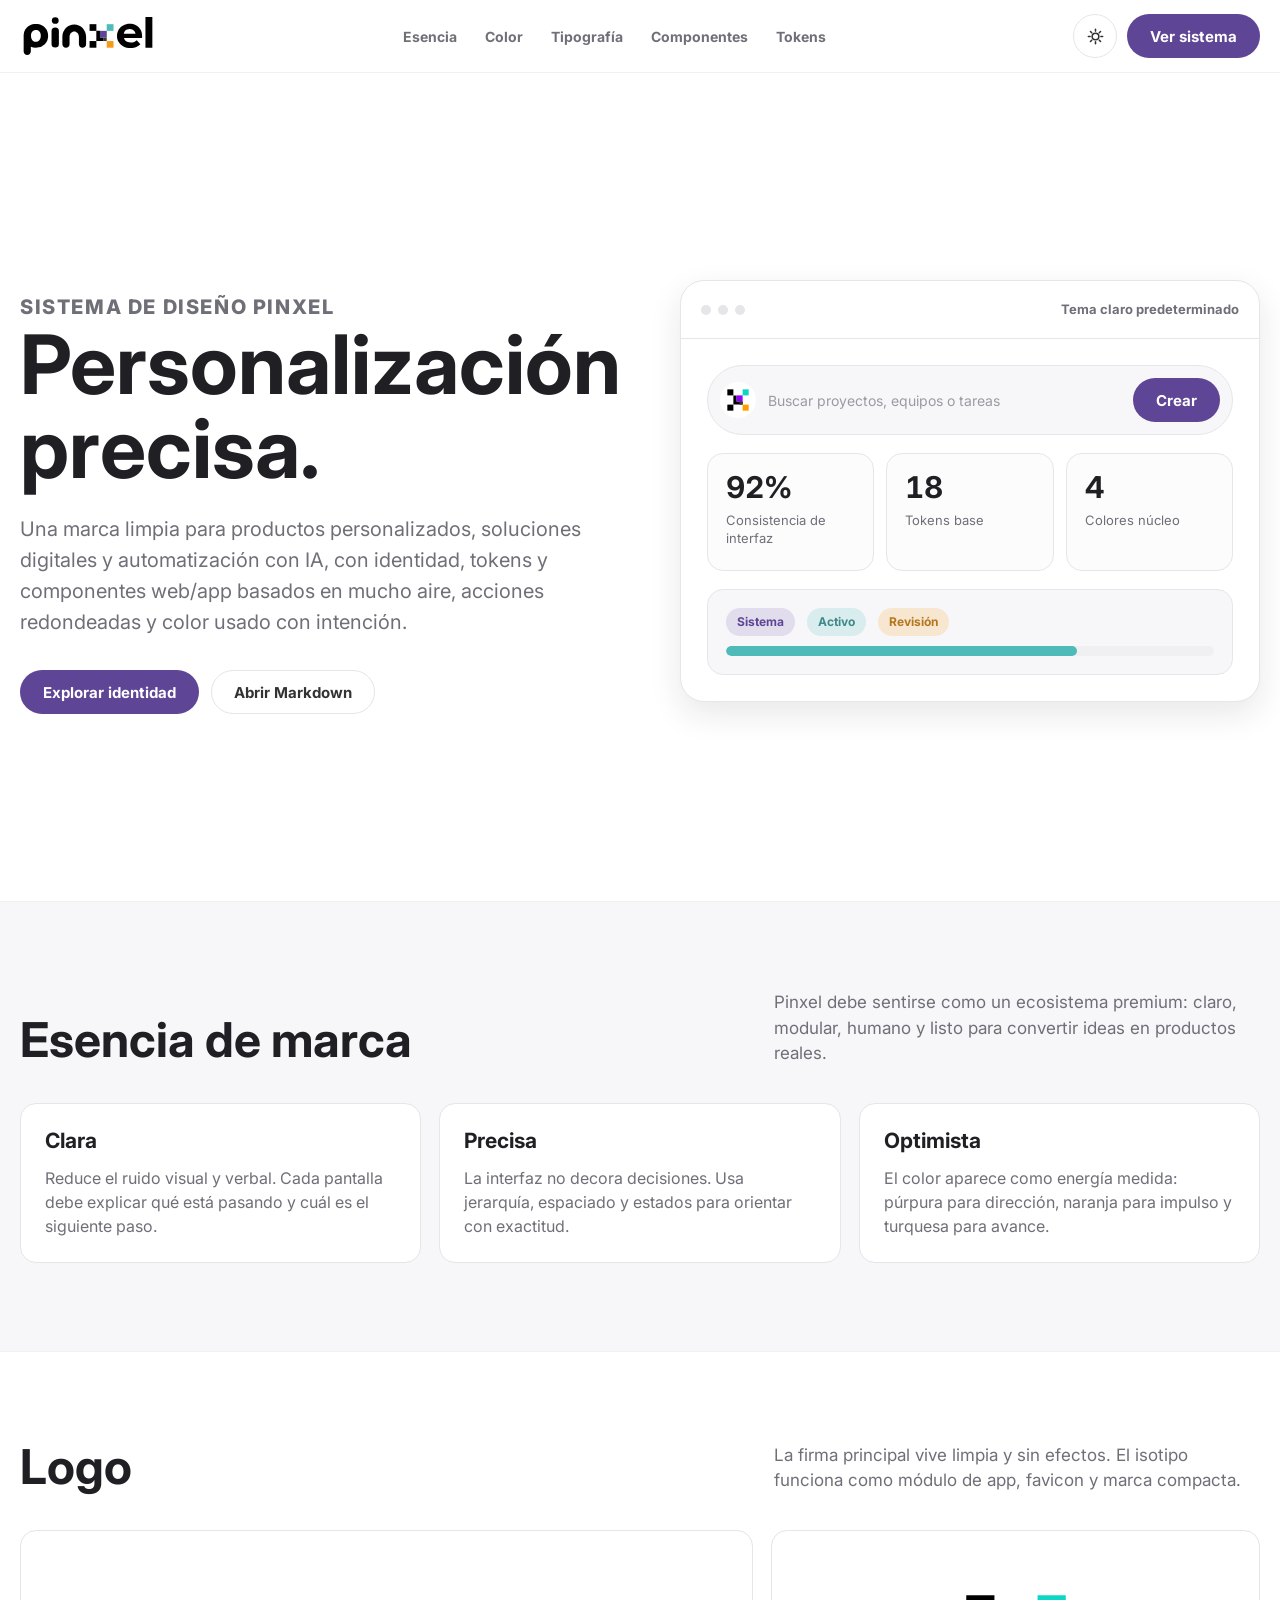
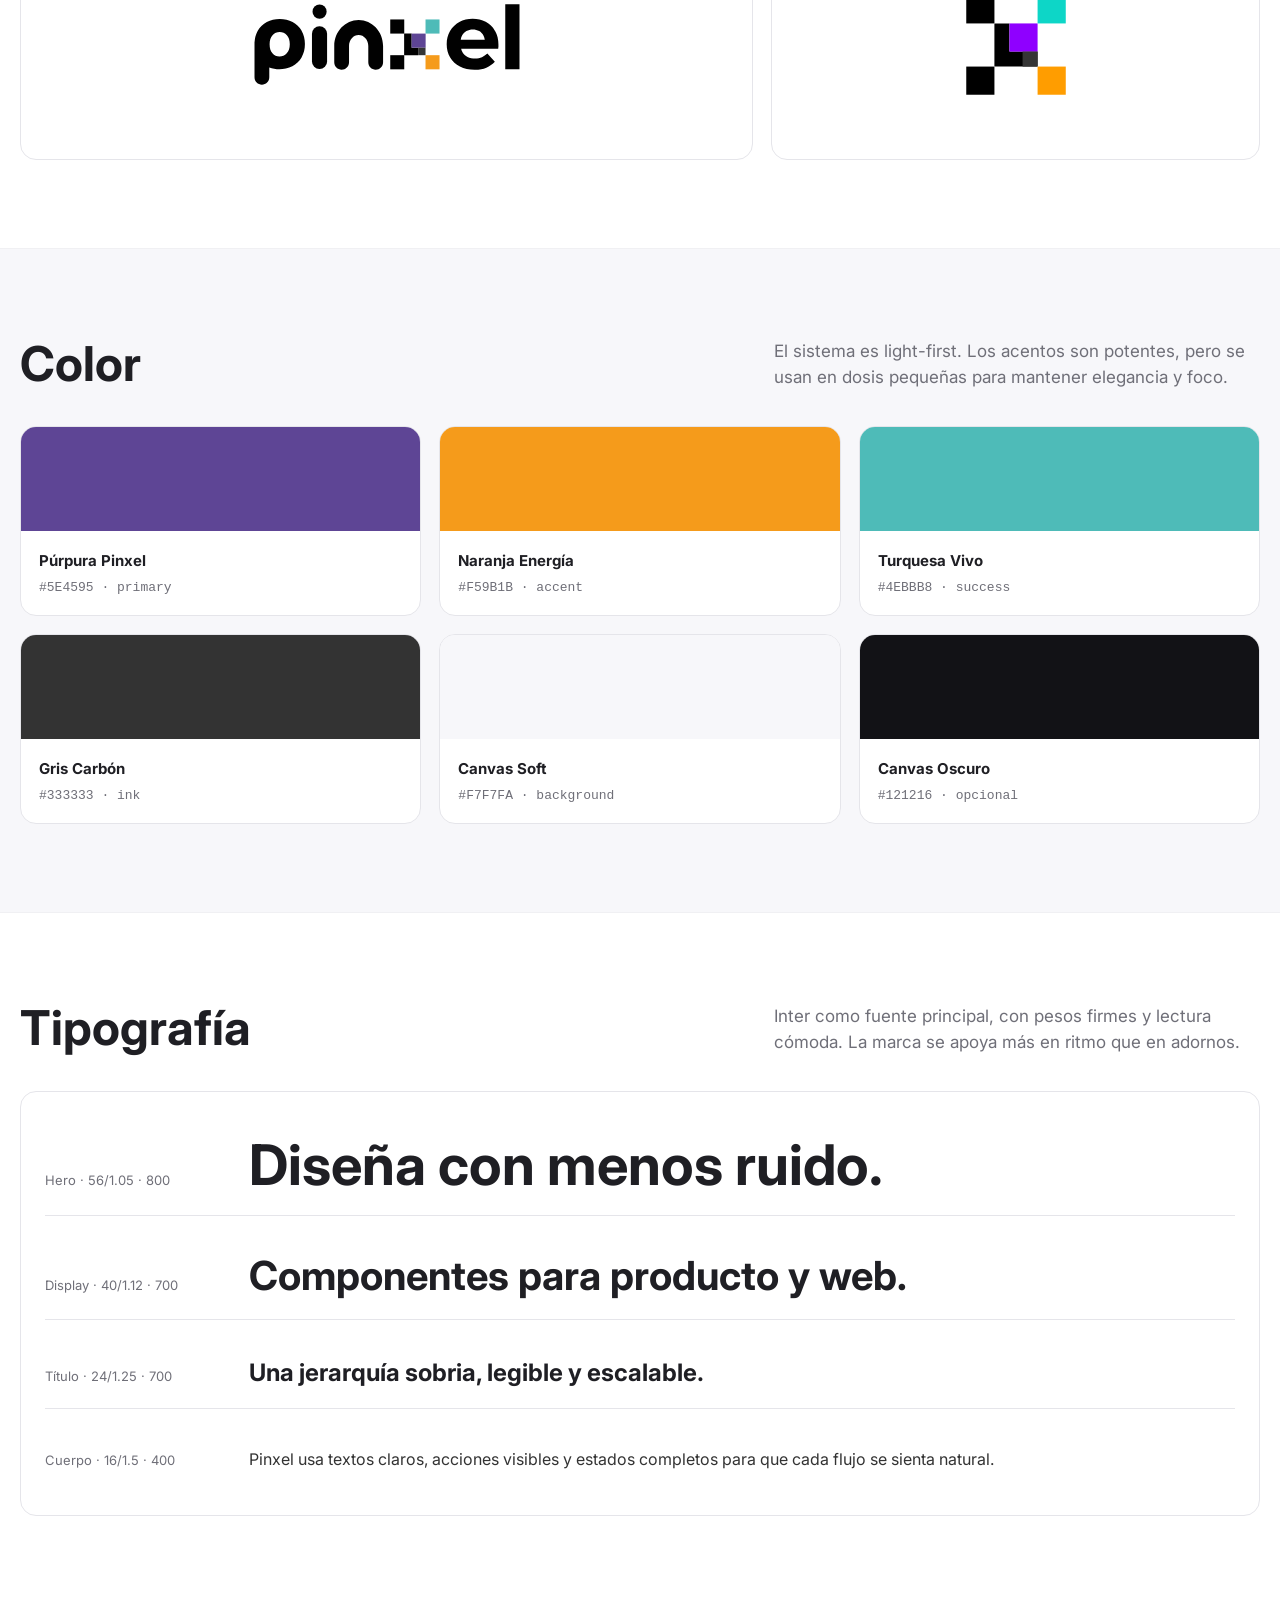
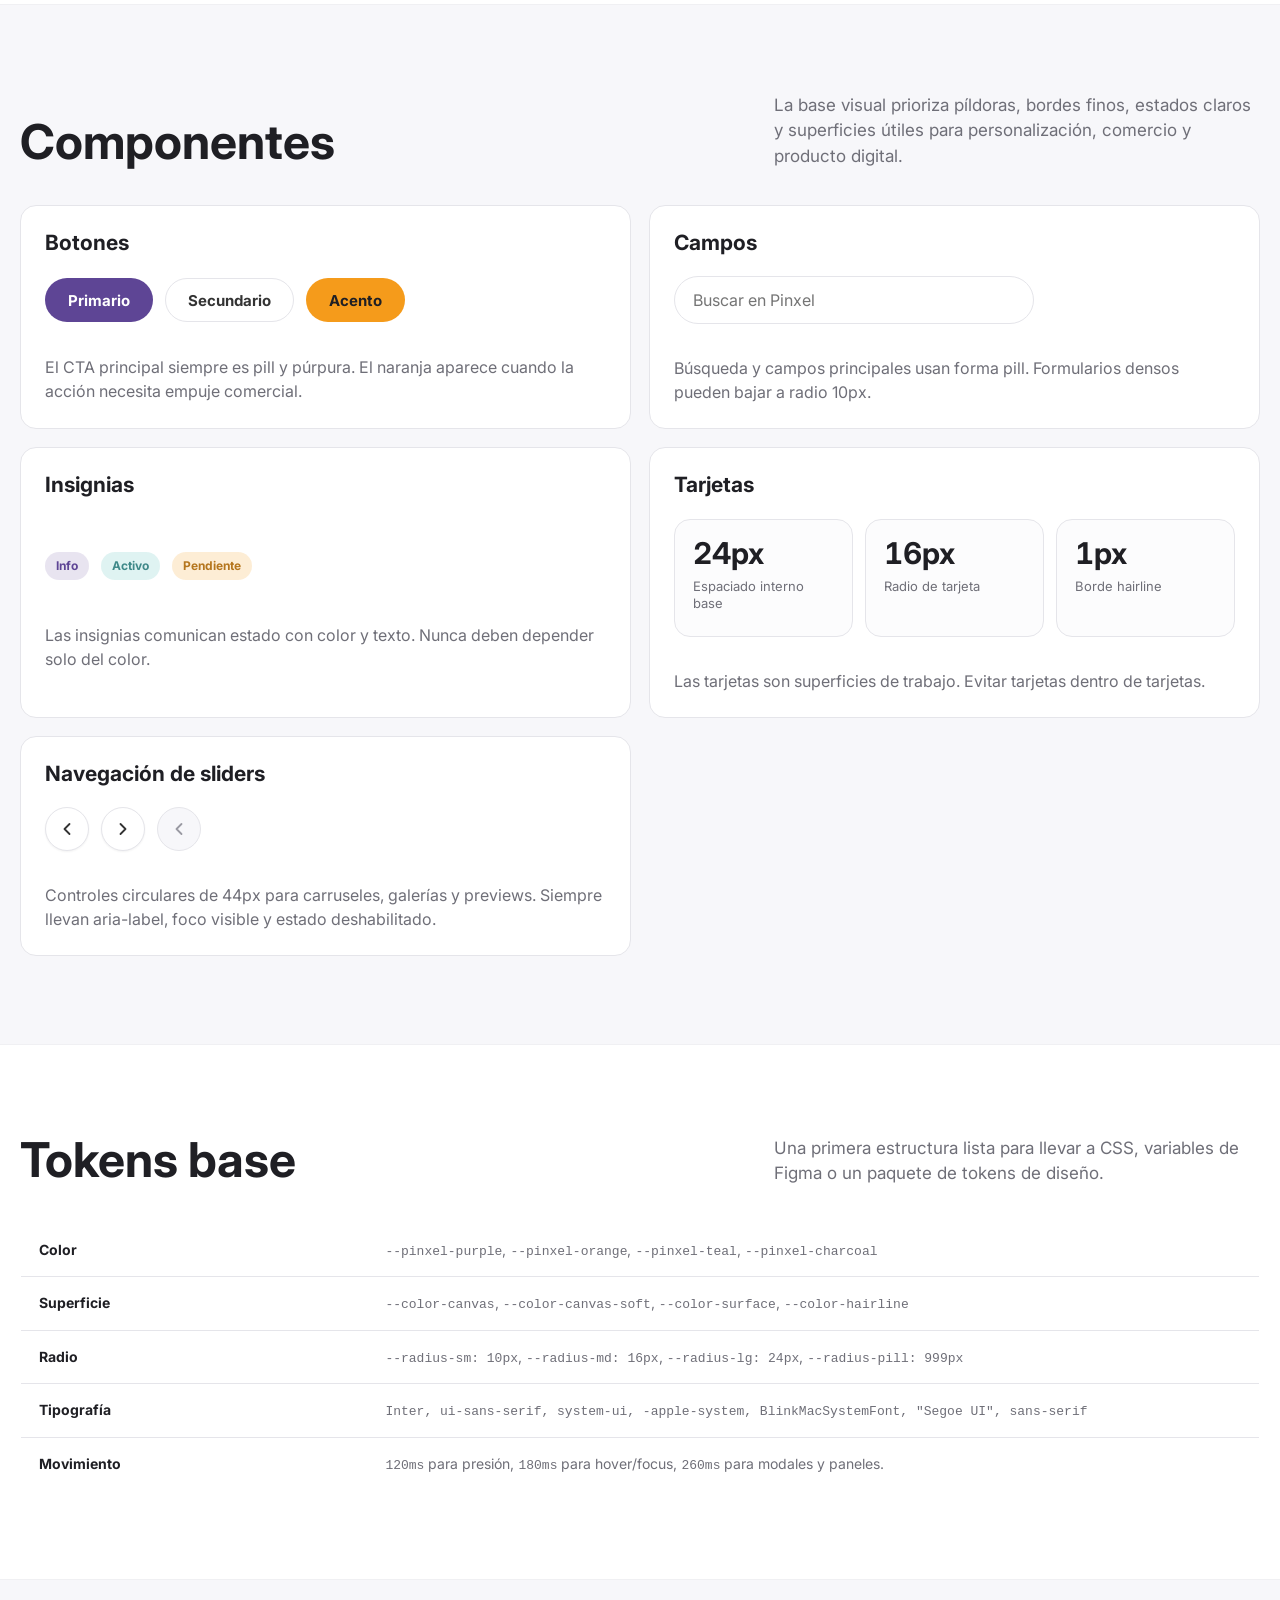
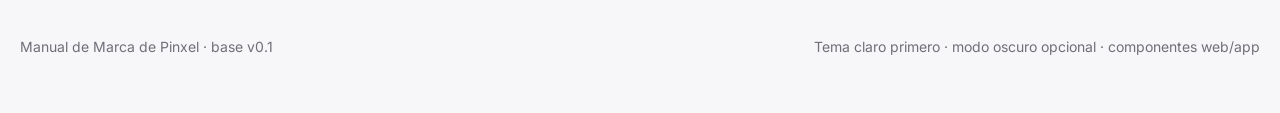
==== brandbook/pinxel-brandbook.html @ 482d56bd "Initial Pinxel design system" ====
<!doctype html>
<html lang="es" data-theme="light">
<head>
  <meta charset="utf-8">
  <meta name="viewport" content="width=device-width, initial-scale=1">
  <title>Manual de Marca de Pinxel</title>
  <link rel="preconnect" href="https://fonts.googleapis.com">
  <link rel="preconnect" href="https://fonts.gstatic.com" crossorigin>
  <link href="https://fonts.googleapis.com/css2?family=Inter:wght@400;500;600;700;800&display=swap" rel="stylesheet">
  <style>
    :root {
      --pinxel-purple: #5e4595;
      --pinxel-purple-hover: #523b84;
      --pinxel-orange: #f59b1b;
      --pinxel-teal: #4ebbb8;
      --pinxel-charcoal: #333333;
      --color-canvas: #ffffff;
      --color-canvas-soft: #f7f7fa;
      --color-surface: #ffffff;
      --color-surface-raised: #fcfcfd;
      --color-ink: #333333;
      --color-ink-strong: #1f1f24;
      --color-muted: #6f6f78;
      --color-subtle: #9a9aa3;
      --color-hairline: #e5e5ea;
      --color-hairline-soft: #f0f0f3;
      --shadow-sm: 0 1px 2px rgba(31, 31, 36, .06);
      --shadow-md: 0 12px 32px rgba(31, 31, 36, .10);
      --radius-sm: 10px;
      --radius-md: 16px;
      --radius-lg: 24px;
      --radius-pill: 999px;
      --container: 1240px;
      --font-sans: Inter, ui-sans-serif, system-ui, -apple-system, BlinkMacSystemFont, "Segoe UI", sans-serif;
      --font-mono: "SFMono-Regular", Consolas, "Liberation Mono", monospace;
    }

    [data-theme="dark"] {
      --color-canvas: #121216;
      --color-canvas-soft: #17171d;
      --color-surface: #1b1b22;
      --color-surface-raised: #24242c;
      --color-ink: #f4f4f6;
      --color-ink-strong: #ffffff;
      --color-muted: #b8b8c2;
      --color-subtle: #888894;
      --color-hairline: #34343d;
      --color-hairline-soft: #2a2a32;
      --shadow-sm: 0 1px 2px rgba(0, 0, 0, .18);
      --shadow-md: 0 18px 44px rgba(0, 0, 0, .34);
    }

    * {
      box-sizing: border-box;
    }

    html {
      scroll-behavior: smooth;
    }

    body {
      margin: 0;
      background: var(--color-canvas);
      color: var(--color-ink);
      font-family: var(--font-sans);
      font-size: 16px;
      line-height: 1.5;
      letter-spacing: 0;
    }

    body.theme-transition,
    body.theme-transition * {
      transition: background-color 180ms ease, color 180ms ease, border-color 180ms ease, box-shadow 180ms ease;
    }

    img,
    svg {
      display: block;
      max-width: 100%;
    }

    a {
      color: inherit;
      text-decoration: none;
    }

    button,
    input {
      font: inherit;
    }

    .topbar {
      position: sticky;
      top: 0;
      z-index: 20;
      border-bottom: 1px solid var(--color-hairline-soft);
      background: color-mix(in srgb, var(--color-canvas) 86%, transparent);
      backdrop-filter: blur(18px);
    }

    .topbar-inner {
      width: min(var(--container), calc(100% - 32px));
      height: 72px;
      margin: 0 auto;
      display: flex;
      align-items: center;
      justify-content: space-between;
      gap: 24px;
    }

    .brand {
      display: flex;
      align-items: center;
      gap: 12px;
      min-width: 0;
    }

    .brand-logo {
      width: 136px;
      height: auto;
      filter: var(--logo-filter, none);
    }

    [data-theme="dark"] .brand-logo {
      filter: invert(1) brightness(1.7);
    }

    .nav-links {
      display: flex;
      align-items: center;
      gap: 4px;
      color: var(--color-muted);
      font-size: 14px;
      font-weight: 700;
    }

    .nav-links a {
      padding: 9px 12px;
      border-radius: var(--radius-pill);
    }

    .nav-links a:hover {
      background: var(--color-canvas-soft);
      color: var(--color-ink-strong);
    }

    .nav-actions {
      display: flex;
      align-items: center;
      gap: 10px;
    }

    .theme-toggle {
      width: 44px;
      height: 44px;
      display: inline-grid;
      place-items: center;
      border: 1px solid var(--color-hairline);
      border-radius: 50%;
      color: var(--color-ink);
      background: var(--color-surface);
      cursor: pointer;
    }

    .theme-toggle:hover {
      box-shadow: var(--shadow-sm);
    }

    .button {
      min-height: 44px;
      display: inline-flex;
      align-items: center;
      justify-content: center;
      gap: 8px;
      border: 1px solid transparent;
      border-radius: var(--radius-pill);
      padding: 0 22px;
      font-size: 15px;
      font-weight: 700;
      line-height: 1;
      cursor: pointer;
      transition: transform 150ms ease, background-color 150ms ease, border-color 150ms ease, box-shadow 150ms ease;
      white-space: nowrap;
    }

    .button:hover {
      transform: translateY(-1px);
    }

    .button:active {
      transform: scale(.98);
    }

    .button:focus-visible,
    .theme-toggle:focus-visible,
    .slider-button:focus-visible,
    .field:focus-visible {
      outline: 3px solid rgba(94, 69, 149, .28);
      outline-offset: 2px;
    }

    .button-primary {
      background: var(--pinxel-purple);
      color: #ffffff;
    }

    .button-primary:hover {
      background: var(--pinxel-purple-hover);
    }

    .button-secondary {
      background: var(--color-surface);
      color: var(--color-ink);
      border-color: var(--color-hairline);
    }

    .button-accent {
      background: var(--pinxel-orange);
      color: #1f1f24;
    }

    .hero {
      width: min(var(--container), calc(100% - 32px));
      min-height: calc(100vh - 72px);
      margin: 0 auto;
      display: grid;
      grid-template-columns: minmax(0, 1.02fr) minmax(320px, .98fr);
      align-items: center;
      gap: 56px;
      padding: 72px 0 64px;
    }

    .eyebrow {
      margin: 0 0 18px;
      color: var(--pinxel-purple);
      font-size: 13px;
      font-weight: 800;
      letter-spacing: .08em;
      text-transform: uppercase;
    }

    .hero h1 {
      max-width: 780px;
      margin: 0;
      color: var(--color-ink-strong);
      font-size: clamp(44px, 7vw, 82px);
      line-height: 1.02;
      font-weight: 700;
      letter-spacing: 0;
    }

    .hero p {
      max-width: 620px;
      margin: 24px 0 0;
      color: var(--color-muted);
      font-size: 20px;
      line-height: 1.55;
    }

    .hero-actions {
      display: flex;
      align-items: center;
      flex-wrap: wrap;
      gap: 12px;
      margin-top: 32px;
    }

    .hero-panel {
      border: 1px solid var(--color-hairline);
      border-radius: var(--radius-lg);
      background: var(--color-surface);
      box-shadow: var(--shadow-md);
      overflow: hidden;
    }

    .panel-head {
      min-height: 58px;
      display: flex;
      align-items: center;
      justify-content: space-between;
      gap: 16px;
      padding: 0 20px;
      border-bottom: 1px solid var(--color-hairline);
    }

    .window-dots {
      display: flex;
      gap: 7px;
    }

    .window-dots span {
      width: 10px;
      height: 10px;
      border-radius: 50%;
      background: var(--color-hairline);
    }

    .panel-label {
      color: var(--color-muted);
      font-size: 13px;
      font-weight: 700;
    }

    .panel-body {
      padding: 26px;
    }

    .product-preview {
      display: grid;
      gap: 18px;
    }

    .preview-nav {
      display: flex;
      align-items: center;
      justify-content: space-between;
      gap: 12px;
      padding: 12px;
      border: 1px solid var(--color-hairline);
      border-radius: var(--radius-pill);
      background: var(--color-canvas-soft);
    }

    .preview-mark {
      width: 36px;
      height: 36px;
      border-radius: 50%;
      display: grid;
      place-items: center;
      background: var(--color-surface);
      overflow: hidden;
    }

    .preview-mark img {
      width: 24px;
      height: 24px;
    }

    .preview-search {
      min-width: 0;
      flex: 1;
      color: var(--color-subtle);
      font-size: 14px;
    }

    .metric-grid {
      display: grid;
      grid-template-columns: repeat(3, minmax(0, 1fr));
      gap: 12px;
    }

    .metric-card {
      min-height: 118px;
      padding: 18px;
      border: 1px solid var(--color-hairline);
      border-radius: var(--radius-md);
      background: var(--color-surface-raised);
    }

    .metric-card strong {
      display: block;
      color: var(--color-ink-strong);
      font-size: 30px;
      line-height: 1;
      font-variant-numeric: tabular-nums;
    }

    .metric-card span {
      display: block;
      margin-top: 10px;
      color: var(--color-muted);
      font-size: 13px;
      line-height: 1.35;
    }

    .status-row {
      display: grid;
      gap: 10px;
      padding: 18px;
      border: 1px solid var(--color-hairline);
      border-radius: var(--radius-md);
      background: var(--color-canvas-soft);
    }

    .progress-line {
      height: 10px;
      border-radius: var(--radius-pill);
      background: var(--color-hairline-soft);
      overflow: hidden;
    }

    .progress-line span {
      display: block;
      width: 72%;
      height: 100%;
      border-radius: inherit;
      background: var(--pinxel-teal);
    }

    section {
      padding: 88px 0;
      border-top: 1px solid var(--color-hairline-soft);
    }

    section.alt {
      background: var(--color-canvas-soft);
    }

    .section-inner {
      width: min(var(--container), calc(100% - 32px));
      margin: 0 auto;
    }

    .section-head {
      display: grid;
      grid-template-columns: minmax(0, .8fr) minmax(280px, .55fr);
      gap: 48px;
      align-items: end;
      margin-bottom: 36px;
    }

    .section-head h2 {
      margin: 0;
      color: var(--color-ink-strong);
      font-size: clamp(32px, 4vw, 48px);
      line-height: 1.12;
      font-weight: 700;
    }

    .section-head p {
      margin: 0;
      color: var(--color-muted);
      font-size: 17px;
    }

    .grid {
      display: grid;
      gap: 18px;
    }

    .grid.cols-2 {
      grid-template-columns: repeat(2, minmax(0, 1fr));
    }

    .grid.cols-3 {
      grid-template-columns: repeat(3, minmax(0, 1fr));
    }

    .card {
      border: 1px solid var(--color-hairline);
      border-radius: var(--radius-md);
      background: var(--color-surface);
      padding: 24px;
    }

    .card h3 {
      margin: 0;
      color: var(--color-ink-strong);
      font-size: 21px;
      line-height: 1.25;
    }

    .card p {
      margin: 12px 0 0;
      color: var(--color-muted);
    }

    .color-card {
      min-height: 190px;
      display: flex;
      flex-direction: column;
      justify-content: space-between;
      overflow: hidden;
      padding: 0;
    }

    .swatch {
      min-height: 104px;
    }

    .swatch-info {
      padding: 18px;
    }

    .swatch-info strong,
    .token-name {
      display: block;
      color: var(--color-ink-strong);
      font-size: 15px;
      font-weight: 700;
    }

    .swatch-info code,
    code {
      color: var(--color-muted);
      font-family: var(--font-mono);
      font-size: 13px;
    }

    .type-sample {
      display: grid;
      gap: 18px;
    }

    .type-row {
      display: grid;
      grid-template-columns: 180px minmax(0, 1fr);
      gap: 24px;
      align-items: baseline;
      padding: 20px 0;
      border-bottom: 1px solid var(--color-hairline);
    }

    .type-row:last-child {
      border-bottom: 0;
    }

    .type-meta {
      color: var(--color-muted);
      font-size: 13px;
    }

    .type-hero {
      color: var(--color-ink-strong);
      font-size: clamp(42px, 6vw, 56px);
      line-height: 1.05;
      font-weight: 700;
    }

    .type-display {
      color: var(--color-ink-strong);
      font-size: 40px;
      line-height: 1.12;
      font-weight: 700;
    }

    .type-title {
      color: var(--color-ink-strong);
      font-size: 24px;
      line-height: 1.25;
      font-weight: 700;
    }

    .type-body {
      font-size: 16px;
      line-height: 1.5;
    }

    .component-stage {
      display: grid;
      gap: 20px;
    }

    .component-row {
      display: flex;
      align-items: center;
      flex-wrap: wrap;
      gap: 12px;
    }

    .slider-button {
      width: 44px;
      height: 44px;
      display: inline-grid;
      place-items: center;
      border: 1px solid var(--color-hairline);
      border-radius: 50%;
      background: var(--color-surface);
      color: var(--color-ink);
      box-shadow: var(--shadow-sm);
      cursor: pointer;
      transition: transform 150ms ease, border-color 150ms ease, box-shadow 150ms ease, background-color 150ms ease, color 150ms ease;
    }

    .slider-button:hover:not(:disabled) {
      transform: translateY(-1px);
      border-color: color-mix(in srgb, var(--pinxel-purple) 36%, var(--color-hairline));
      box-shadow: var(--shadow-md);
    }

    .slider-button:active:not(:disabled) {
      transform: scale(.96);
      background: rgba(94, 69, 149, .09);
      color: var(--pinxel-purple);
    }

    .slider-button:disabled {
      background: var(--color-canvas-soft);
      color: var(--color-subtle);
      box-shadow: none;
      cursor: not-allowed;
    }

    .slider-button svg {
      width: 20px;
      height: 20px;
    }

    .field {
      width: min(100%, 360px);
      min-height: 48px;
      border: 1px solid var(--color-hairline);
      border-radius: var(--radius-pill);
      background: var(--color-surface);
      color: var(--color-ink);
      padding: 0 18px;
    }

    .badge {
      width: fit-content;
      justify-self: start;
      display: inline-flex;
      align-items: center;
      min-height: 28px;
      border-radius: var(--radius-pill);
      padding: 0 11px;
      font-size: 12px;
      font-weight: 700;
    }

    .badge-purple {
      background: rgba(94, 69, 149, .14);
      color: var(--pinxel-purple);
    }

    .badge-teal {
      background: rgba(78, 187, 184, .18);
      color: color-mix(in srgb, var(--pinxel-teal) 68%, var(--color-ink-strong));
    }

    .badge-orange {
      background: rgba(245, 155, 27, .18);
      color: color-mix(in srgb, var(--pinxel-orange) 70%, var(--color-ink-strong));
    }

    .spec-table {
      width: 100%;
      border-collapse: collapse;
      overflow: hidden;
      border: 1px solid var(--color-hairline);
      border-radius: var(--radius-md);
      background: var(--color-surface);
    }

    .spec-table th,
    .spec-table td {
      padding: 15px 18px;
      border-bottom: 1px solid var(--color-hairline);
      text-align: left;
      vertical-align: top;
    }

    .spec-table tr:last-child th,
    .spec-table tr:last-child td {
      border-bottom: 0;
    }

    .spec-table th {
      width: 28%;
      color: var(--color-ink-strong);
      font-size: 14px;
    }

    .spec-table td {
      color: var(--color-muted);
      font-size: 14px;
    }

    .logo-stage {
      display: grid;
      grid-template-columns: 1.2fr .8fr;
      gap: 18px;
    }

    .logo-box {
      min-height: 230px;
      display: grid;
      place-items: center;
      border: 1px solid var(--color-hairline);
      border-radius: var(--radius-md);
      background: var(--color-surface);
      padding: 32px;
    }

    .logo-box img.logo-horizontal {
      width: min(280px, 80%);
    }

    .logo-box img.logo-symbol {
      width: 112px;
    }

    [data-theme="dark"] .logo-box img.logo-horizontal {
      filter: invert(1) brightness(1.7);
    }

    .footer {
      padding: 56px 0;
      background: var(--color-canvas-soft);
      border-top: 1px solid var(--color-hairline-soft);
    }

    .footer-inner {
      width: min(var(--container), calc(100% - 32px));
      margin: 0 auto;
      display: flex;
      justify-content: space-between;
      gap: 24px;
      color: var(--color-muted);
      font-size: 14px;
    }

    @media (max-width: 960px) {
      .hero,
      .section-head,
      .logo-stage {
        grid-template-columns: 1fr;
      }

      .hero {
        padding-top: 48px;
      }

      .grid.cols-3,
      .grid.cols-2 {
        grid-template-columns: 1fr;
      }

      .nav-links {
        display: none;
      }
    }

    @media (max-width: 640px) {
      .topbar-inner {
        height: 64px;
      }

      .brand-logo {
        width: 112px;
      }

      .nav-actions .button {
        display: none;
      }

      .hero {
        min-height: auto;
        gap: 36px;
      }

      .hero h1 {
        font-size: 43px;
      }

      .hero p {
        font-size: 18px;
      }

      section {
        padding: 64px 0;
      }

      .metric-grid,
      .type-row {
        grid-template-columns: 1fr;
      }

      .footer-inner {
        flex-direction: column;
      }
    }

    @media (prefers-reduced-motion: reduce) {
      html {
        scroll-behavior: auto;
      }

      *,
      *::before,
      *::after {
        transition-duration: .01ms !important;
        animation-duration: .01ms !important;
        animation-iteration-count: 1 !important;
      }
    }
  </style>
</head>
<body>
  <header class="topbar">
    <div class="topbar-inner">
      <a class="brand" href="#top" aria-label="Manual de Marca de Pinxel">
        <img class="brand-logo" src="../assets/pinxel-logo.svg" alt="Pinxel">
      </a>
      <nav class="nav-links" aria-label="Secciones">
        <a href="#essence">Esencia</a>
        <a href="#color">Color</a>
        <a href="#type">Tipografía</a>
        <a href="#components">Componentes</a>
        <a href="#tokens">Tokens</a>
      </nav>
      <div class="nav-actions">
        <button class="theme-toggle" type="button" aria-label="Cambiar tema" id="themeToggle">
          <svg width="19" height="19" viewBox="0 0 24 24" fill="none" aria-hidden="true">
            <path d="M12 3v2.2M12 18.8V21M3 12h2.2M18.8 12H21M5.64 5.64 7.2 7.2M16.8 16.8l1.56 1.56M18.36 5.64 16.8 7.2M7.2 16.8l-1.56 1.56" stroke="currentColor" stroke-width="2" stroke-linecap="round"/>
            <circle cx="12" cy="12" r="4.2" stroke="currentColor" stroke-width="2"/>
          </svg>
        </button>
        <a class="button button-primary" href="#components">Ver sistema</a>
      </div>
    </div>
  </header>

  <main id="top">
    <div class="hero">
      <div>
        <p class="eyebrow">Sistema de Diseño Pinxel</p>
        <h1>Personalización precisa.</h1>
        <p>Una marca limpia para productos personalizados, soluciones digitales y automatización con IA, con identidad, tokens y componentes web/app basados en mucho aire, acciones redondeadas y color usado con intención.</p>
        <div class="hero-actions">
          <a class="button button-primary" href="#color">Explorar identidad</a>
          <a class="button button-secondary" href="./pinxel-brandbook.md">Abrir Markdown</a>
        </div>
      </div>

      <aside class="hero-panel" aria-label="Vista previa de producto Pinxel">
        <div class="panel-head">
          <div class="window-dots" aria-hidden="true"><span></span><span></span><span></span></div>
          <span class="panel-label">Tema claro predeterminado</span>
        </div>
        <div class="panel-body">
          <div class="product-preview">
            <div class="preview-nav">
              <span class="preview-mark"><img src="../assets/pinxel-isotipo.svg" alt=""></span>
              <span class="preview-search">Buscar proyectos, equipos o tareas</span>
              <button class="button button-primary" type="button">Crear</button>
            </div>
            <div class="metric-grid">
              <div class="metric-card">
                <strong>92%</strong>
                <span>Consistencia de interfaz</span>
              </div>
              <div class="metric-card">
                <strong>18</strong>
                <span>Tokens base</span>
              </div>
              <div class="metric-card">
                <strong>4</strong>
                <span>Colores núcleo</span>
              </div>
            </div>
            <div class="status-row">
              <div class="component-row">
                <span class="badge badge-purple">Sistema</span>
                <span class="badge badge-teal">Activo</span>
                <span class="badge badge-orange">Revisión</span>
              </div>
              <div class="progress-line" aria-label="Progreso visual"><span></span></div>
            </div>
          </div>
        </div>
      </aside>
    </div>

    <section id="essence" class="alt">
      <div class="section-inner">
        <div class="section-head">
          <h2>Esencia de marca</h2>
          <p>Pinxel debe sentirse como un ecosistema premium: claro, modular, humano y listo para convertir ideas en productos reales.</p>
        </div>
        <div class="grid cols-3">
          <article class="card">
            <h3>Clara</h3>
            <p>Reduce el ruido visual y verbal. Cada pantalla debe explicar qué está pasando y cuál es el siguiente paso.</p>
          </article>
          <article class="card">
            <h3>Precisa</h3>
            <p>La interfaz no decora decisiones. Usa jerarquía, espaciado y estados para orientar con exactitud.</p>
          </article>
          <article class="card">
            <h3>Optimista</h3>
            <p>El color aparece como energía medida: púrpura para dirección, naranja para impulso y turquesa para avance.</p>
          </article>
        </div>
      </div>
    </section>

    <section id="logo">
      <div class="section-inner">
        <div class="section-head">
          <h2>Logo</h2>
          <p>La firma principal vive limpia y sin efectos. El isotipo funciona como módulo de app, favicon y marca compacta.</p>
        </div>
        <div class="logo-stage">
          <div class="logo-box">
            <img class="logo-horizontal" src="../assets/pinxel-logo.svg" alt="Pinxel logo">
          </div>
          <div class="logo-box">
            <img class="logo-symbol" src="../assets/pinxel-isotipo.svg" alt="Pinxel isotipo">
          </div>
        </div>
      </div>
    </section>

    <section id="color" class="alt">
      <div class="section-inner">
        <div class="section-head">
          <h2>Color</h2>
          <p>El sistema es light-first. Los acentos son potentes, pero se usan en dosis pequeñas para mantener elegancia y foco.</p>
        </div>
        <div class="grid cols-3">
          <article class="card color-card">
            <div class="swatch" style="background:#5e4595"></div>
            <div class="swatch-info"><strong>Púrpura Pinxel</strong><code>#5E4595 · primary</code></div>
          </article>
          <article class="card color-card">
            <div class="swatch" style="background:#f59b1b"></div>
            <div class="swatch-info"><strong>Naranja Energía</strong><code>#F59B1B · accent</code></div>
          </article>
          <article class="card color-card">
            <div class="swatch" style="background:#4ebbb8"></div>
            <div class="swatch-info"><strong>Turquesa Vivo</strong><code>#4EBBB8 · success</code></div>
          </article>
          <article class="card color-card">
            <div class="swatch" style="background:#333333"></div>
            <div class="swatch-info"><strong>Gris Carbón</strong><code>#333333 · ink</code></div>
          </article>
          <article class="card color-card">
            <div class="swatch" style="background:#f7f7fa"></div>
            <div class="swatch-info"><strong>Canvas Soft</strong><code>#F7F7FA · background</code></div>
          </article>
          <article class="card color-card">
            <div class="swatch" style="background:#121216"></div>
            <div class="swatch-info"><strong>Canvas Oscuro</strong><code>#121216 · opcional</code></div>
          </article>
        </div>
      </div>
    </section>

    <section id="type">
      <div class="section-inner">
        <div class="section-head">
          <h2>Tipografía</h2>
          <p>Inter como fuente principal, con pesos firmes y lectura cómoda. La marca se apoya más en ritmo que en adornos.</p>
        </div>
        <div class="card type-sample">
          <div class="type-row">
            <div class="type-meta">Hero · 56/1.05 · 800</div>
            <div class="type-hero">Diseña con menos ruido.</div>
          </div>
          <div class="type-row">
            <div class="type-meta">Display · 40/1.12 · 700</div>
            <div class="type-display">Componentes para producto y web.</div>
          </div>
          <div class="type-row">
            <div class="type-meta">Título · 24/1.25 · 700</div>
            <div class="type-title">Una jerarquía sobria, legible y escalable.</div>
          </div>
          <div class="type-row">
            <div class="type-meta">Cuerpo · 16/1.5 · 400</div>
            <div class="type-body">Pinxel usa textos claros, acciones visibles y estados completos para que cada flujo se sienta natural.</div>
          </div>
        </div>
      </div>
    </section>

    <section id="components" class="alt">
      <div class="section-inner">
        <div class="section-head">
          <h2>Componentes</h2>
          <p>La base visual prioriza píldoras, bordes finos, estados claros y superficies útiles para personalización, comercio y producto digital.</p>
        </div>
        <div class="grid cols-2">
          <article class="card component-stage">
            <h3>Botones</h3>
            <div class="component-row">
              <button class="button button-primary" type="button">Primario</button>
              <button class="button button-secondary" type="button">Secundario</button>
              <button class="button button-accent" type="button">Acento</button>
            </div>
            <p>El CTA principal siempre es pill y púrpura. El naranja aparece cuando la acción necesita empuje comercial.</p>
          </article>
          <article class="card component-stage">
            <h3>Campos</h3>
            <input class="field" type="text" placeholder="Buscar en Pinxel">
            <p>Búsqueda y campos principales usan forma pill. Formularios densos pueden bajar a radio 10px.</p>
          </article>
          <article class="card component-stage">
            <h3>Insignias</h3>
            <div class="component-row">
              <span class="badge badge-purple">Info</span>
              <span class="badge badge-teal">Activo</span>
              <span class="badge badge-orange">Pendiente</span>
            </div>
            <p>Las insignias comunican estado con color y texto. Nunca deben depender solo del color.</p>
          </article>
          <article class="card component-stage">
            <h3>Tarjetas</h3>
            <div class="metric-grid">
              <div class="metric-card"><strong>24px</strong><span>Espaciado interno base</span></div>
              <div class="metric-card"><strong>16px</strong><span>Radio de tarjeta</span></div>
              <div class="metric-card"><strong>1px</strong><span>Borde hairline</span></div>
            </div>
            <p>Las tarjetas son superficies de trabajo. Evitar tarjetas dentro de tarjetas.</p>
          </article>
          <article class="card component-stage">
            <h3>Navegación de sliders</h3>
            <div class="component-row">
              <button class="slider-button" type="button" aria-label="Ver anterior">
                <svg viewBox="0 0 24 24" fill="none" aria-hidden="true">
                  <path d="m15 18-6-6 6-6" stroke="currentColor" stroke-width="2.2" stroke-linecap="round" stroke-linejoin="round"/>
                </svg>
              </button>
              <button class="slider-button" type="button" aria-label="Ver siguiente">
                <svg viewBox="0 0 24 24" fill="none" aria-hidden="true">
                  <path d="m9 6 6 6-6 6" stroke="currentColor" stroke-width="2.2" stroke-linecap="round" stroke-linejoin="round"/>
                </svg>
              </button>
              <button class="slider-button" type="button" aria-label="Ver anterior deshabilitado" disabled>
                <svg viewBox="0 0 24 24" fill="none" aria-hidden="true">
                  <path d="m15 18-6-6 6-6" stroke="currentColor" stroke-width="2.2" stroke-linecap="round" stroke-linejoin="round"/>
                </svg>
              </button>
            </div>
            <p>Controles circulares de 44px para carruseles, galerías y previews. Siempre llevan aria-label, foco visible y estado deshabilitado.</p>
          </article>
        </div>
      </div>
    </section>

    <section id="tokens">
      <div class="section-inner">
        <div class="section-head">
          <h2>Tokens base</h2>
          <p>Una primera estructura lista para llevar a CSS, variables de Figma o un paquete de tokens de diseño.</p>
        </div>
        <table class="spec-table">
          <tbody>
            <tr>
              <th>Color</th>
              <td><code>--pinxel-purple</code>, <code>--pinxel-orange</code>, <code>--pinxel-teal</code>, <code>--pinxel-charcoal</code></td>
            </tr>
            <tr>
              <th>Superficie</th>
              <td><code>--color-canvas</code>, <code>--color-canvas-soft</code>, <code>--color-surface</code>, <code>--color-hairline</code></td>
            </tr>
            <tr>
              <th>Radio</th>
              <td><code>--radius-sm: 10px</code>, <code>--radius-md: 16px</code>, <code>--radius-lg: 24px</code>, <code>--radius-pill: 999px</code></td>
            </tr>
            <tr>
              <th>Tipografía</th>
              <td><code>Inter, ui-sans-serif, system-ui, -apple-system, BlinkMacSystemFont, "Segoe UI", sans-serif</code></td>
            </tr>
            <tr>
              <th>Movimiento</th>
              <td><code>120ms</code> para presión, <code>180ms</code> para hover/focus, <code>260ms</code> para modales y paneles.</td>
            </tr>
          </tbody>
        </table>
      </div>
    </section>
  </main>

  <footer class="footer">
    <div class="footer-inner">
      <span>Manual de Marca de Pinxel · base v0.1</span>
      <span>Tema claro primero · modo oscuro opcional · componentes web/app</span>
    </div>
  </footer>

  <script>
    const root = document.documentElement;
    const toggle = document.getElementById('themeToggle');
    const savedTheme = localStorage.getItem('pinxel-theme');

    if (savedTheme) {
      root.dataset.theme = savedTheme;
    }

    toggle.addEventListener('click', () => {
      document.body.classList.add('theme-transition');
      const nextTheme = root.dataset.theme === 'dark' ? 'light' : 'dark';
      root.dataset.theme = nextTheme;
      localStorage.setItem('pinxel-theme', nextTheme);
      window.setTimeout(() => document.body.classList.remove('theme-transition'), 220);
    });
  </script>
</body>
</html>
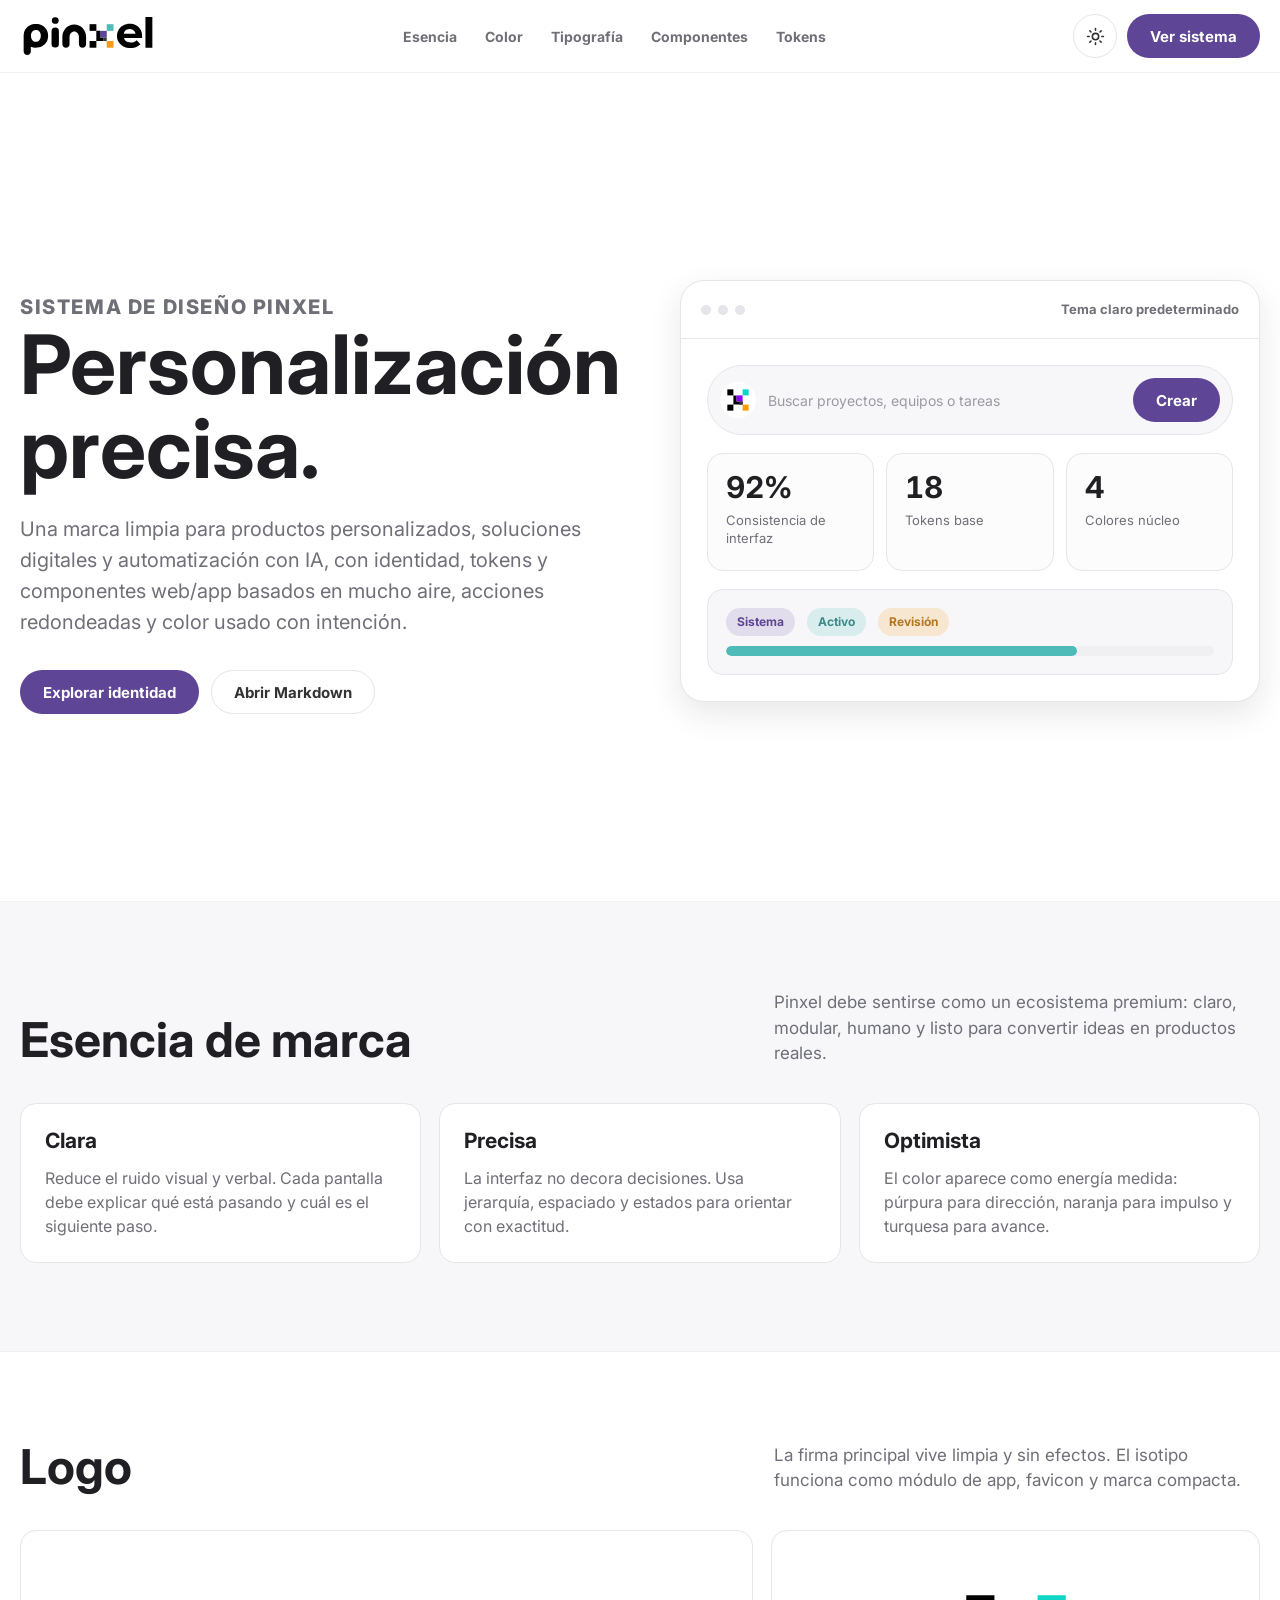
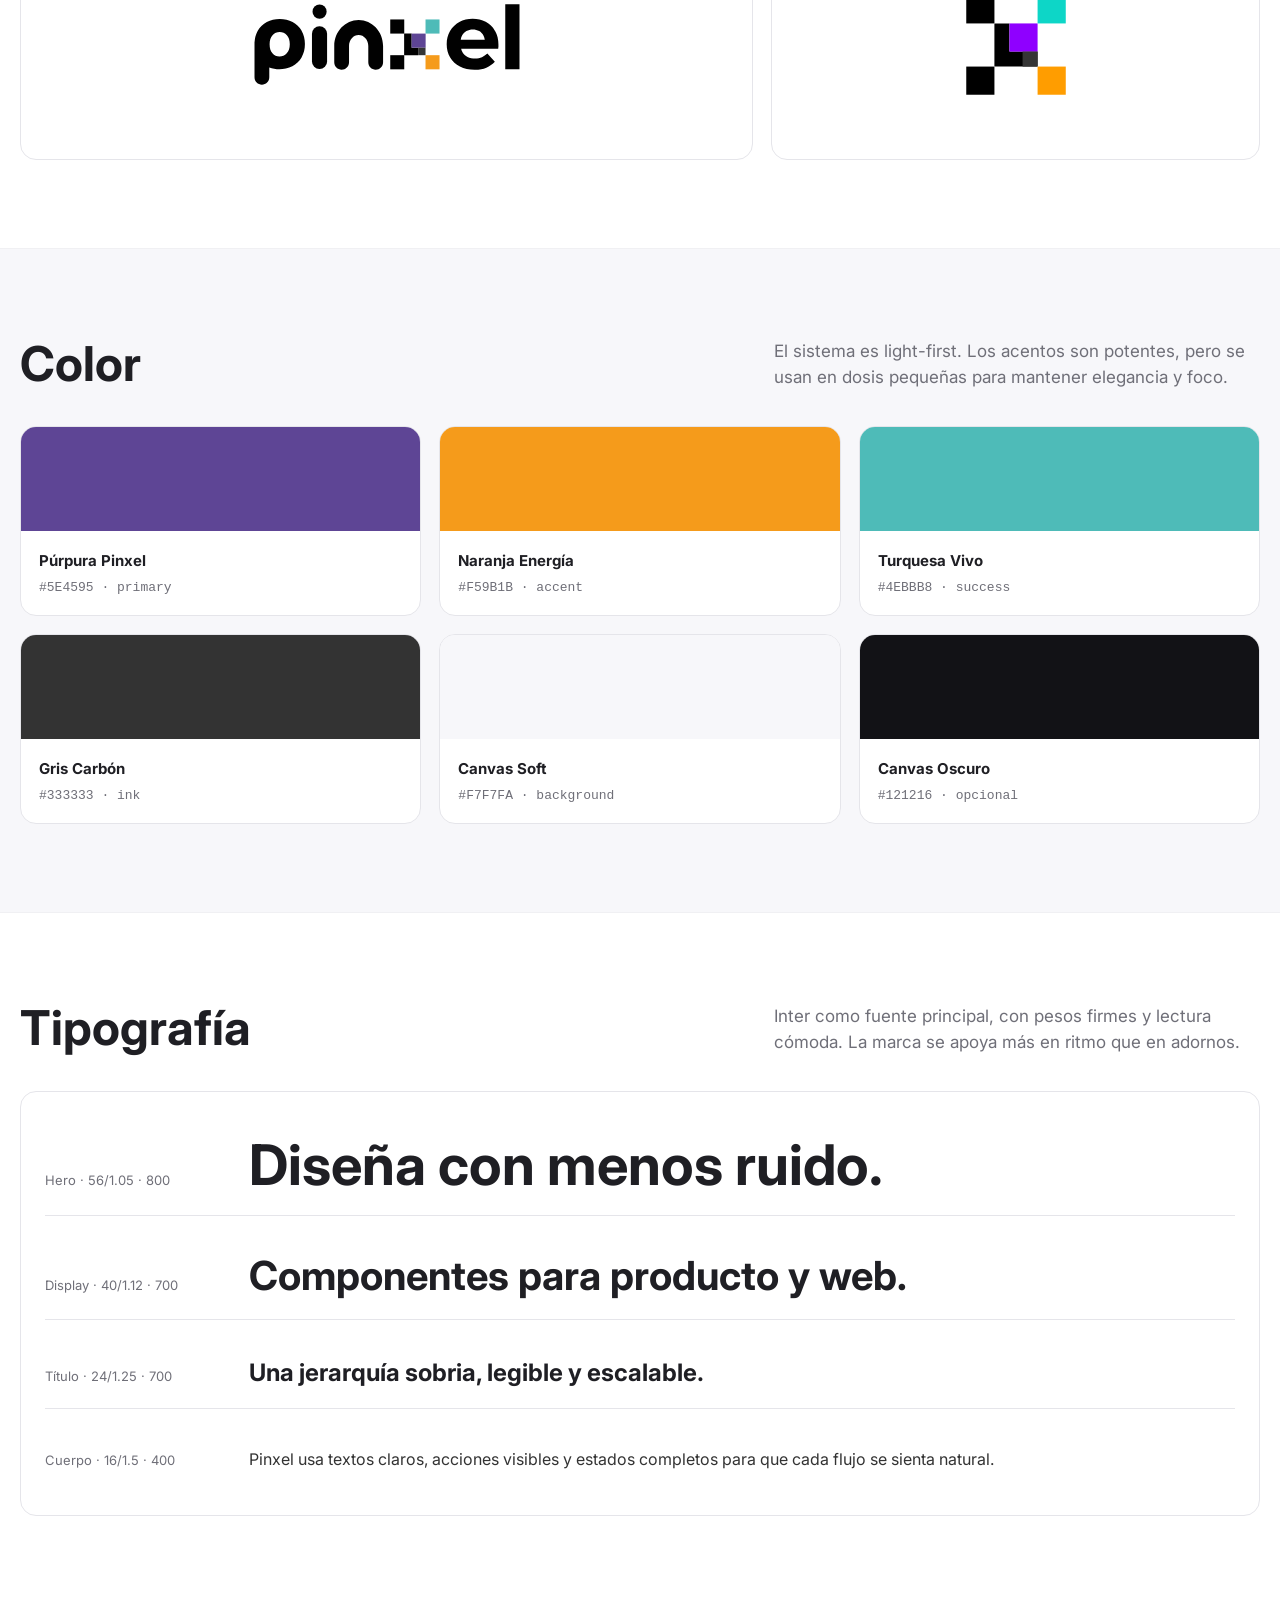
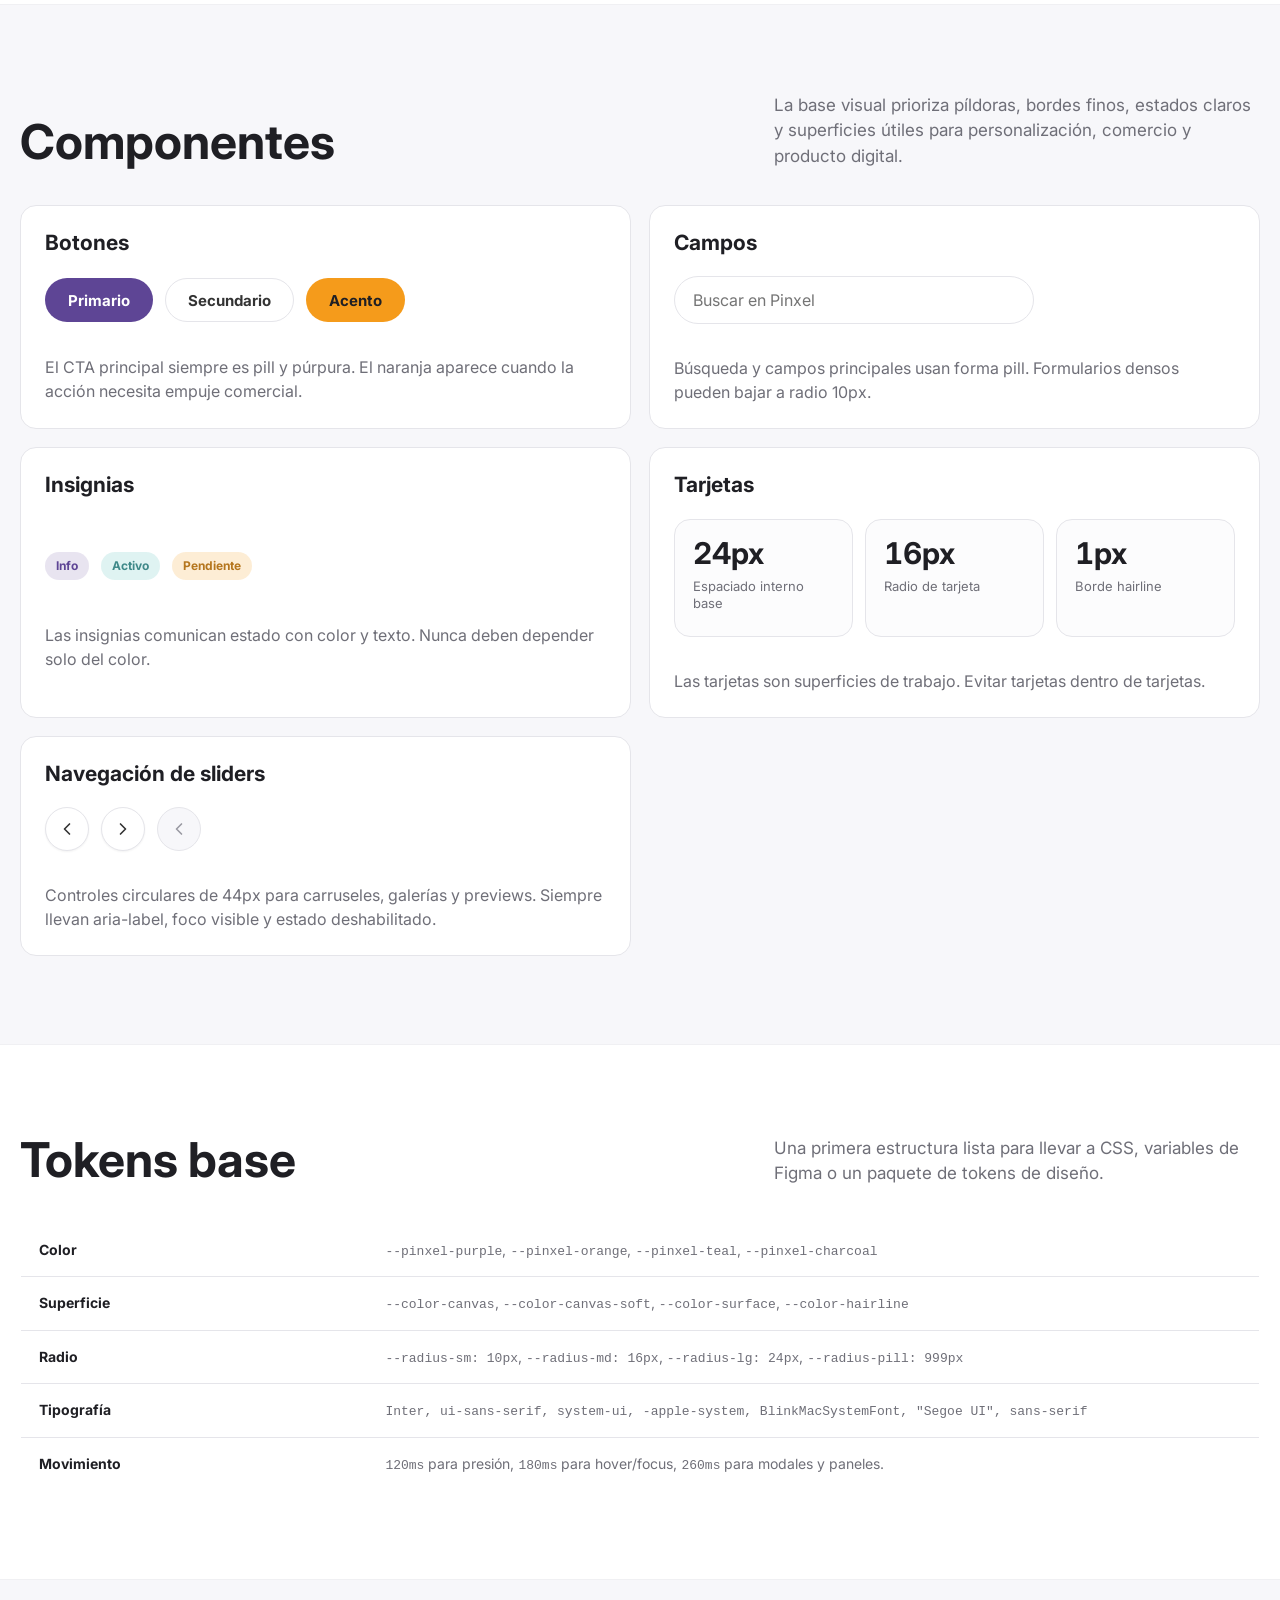
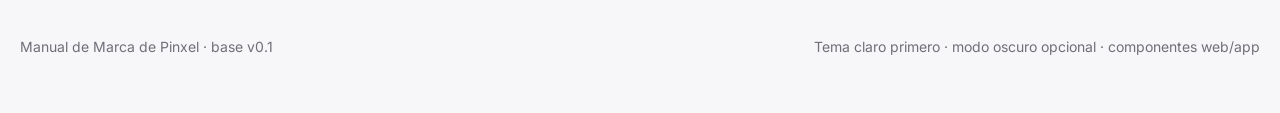
==== commit 9b368bbb: "Add Lucide iconography guidelines" ====
--- a/brandbook/pinxel-brandbook.html
+++ b/brandbook/pinxel-brandbook.html
@@ -802,8 +802,8 @@
       <div class="nav-actions">
         <button class="theme-toggle" type="button" aria-label="Cambiar tema" id="themeToggle">
           <svg width="19" height="19" viewBox="0 0 24 24" fill="none" aria-hidden="true">
-            <path d="M12 3v2.2M12 18.8V21M3 12h2.2M18.8 12H21M5.64 5.64 7.2 7.2M16.8 16.8l1.56 1.56M18.36 5.64 16.8 7.2M7.2 16.8l-1.56 1.56" stroke="currentColor" stroke-width="2" stroke-linecap="round"/>
-            <circle cx="12" cy="12" r="4.2" stroke="currentColor" stroke-width="2"/>
+            <circle cx="12" cy="12" r="4" stroke="currentColor" stroke-width="2"/>
+            <path d="M12 2v2M12 20v2M4.93 4.93l1.41 1.41M17.66 17.66l1.41 1.41M2 12h2M20 12h2M6.34 17.66l-1.41 1.41M19.07 4.93l-1.41 1.41" stroke="currentColor" stroke-width="2" stroke-linecap="round" stroke-linejoin="round"/>
           </svg>
         </button>
         <a class="button button-primary" href="#components">Ver sistema</a>
@@ -1008,17 +1008,17 @@
             <div class="component-row">
               <button class="slider-button" type="button" aria-label="Ver anterior">
                 <svg viewBox="0 0 24 24" fill="none" aria-hidden="true">
-                  <path d="m15 18-6-6 6-6" stroke="currentColor" stroke-width="2.2" stroke-linecap="round" stroke-linejoin="round"/>
+                  <path d="m15 18-6-6 6-6" stroke="currentColor" stroke-width="2" stroke-linecap="round" stroke-linejoin="round"/>
                 </svg>
               </button>
               <button class="slider-button" type="button" aria-label="Ver siguiente">
                 <svg viewBox="0 0 24 24" fill="none" aria-hidden="true">
-                  <path d="m9 6 6 6-6 6" stroke="currentColor" stroke-width="2.2" stroke-linecap="round" stroke-linejoin="round"/>
+                  <path d="m9 18 6-6-6-6" stroke="currentColor" stroke-width="2" stroke-linecap="round" stroke-linejoin="round"/>
                 </svg>
               </button>
               <button class="slider-button" type="button" aria-label="Ver anterior deshabilitado" disabled>
                 <svg viewBox="0 0 24 24" fill="none" aria-hidden="true">
-                  <path d="m15 18-6-6 6-6" stroke="currentColor" stroke-width="2.2" stroke-linecap="round" stroke-linejoin="round"/>
+                  <path d="m15 18-6-6 6-6" stroke="currentColor" stroke-width="2" stroke-linecap="round" stroke-linejoin="round"/>
                 </svg>
               </button>
             </div>
